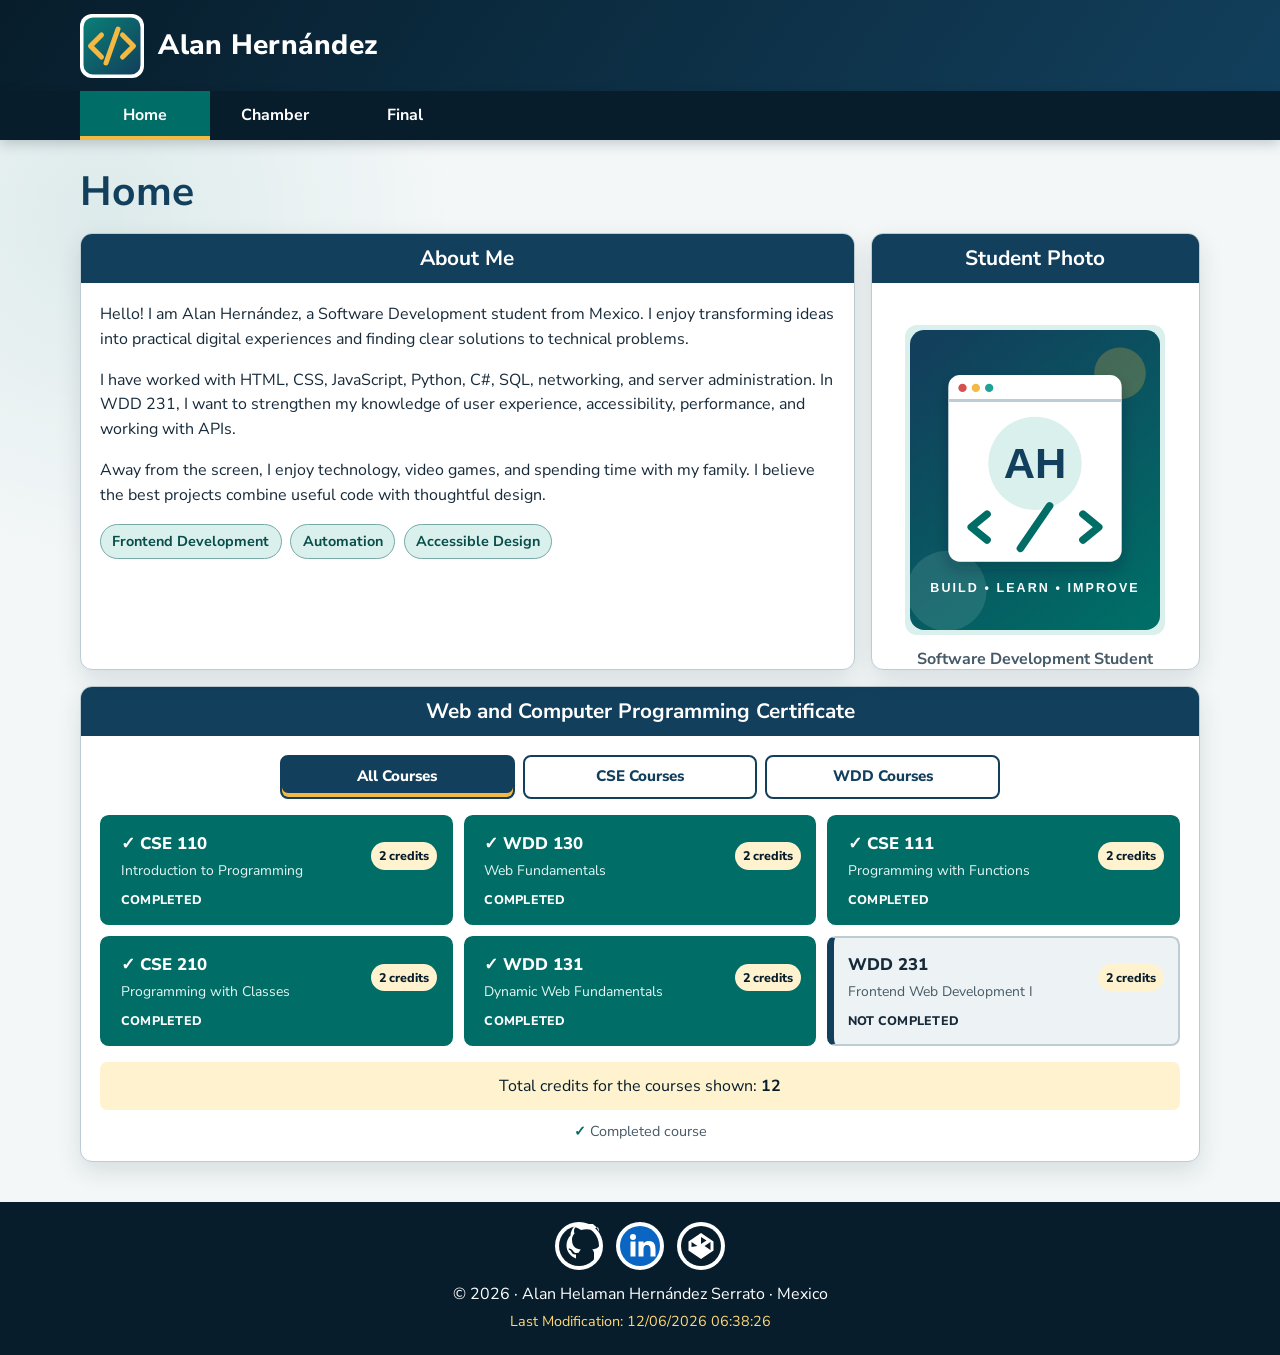
==== index.html @ d758ddef "first commit" ====
<!DOCTYPE html>
<html lang="en-US">
<head>
  <meta charset="UTF-8">
  <meta name="viewport" content="width=device-width, initial-scale=1.0">
  <title>WDD 231 | Course Home | Alan Helaman Hernández Serrato</title>
  <meta
    name="description"
    content="WDD 231 course home page for Alan Helaman Hernández Serrato featuring a personal introduction, responsive navigation, and a filterable Web and Computer Programming certificate course list."
  >
  <meta name="author" content="Alan Helaman Hernández Serrato">

  <link rel="icon" href="images/code-logo.svg" type="image/svg+xml">
  <link rel="preconnect" href="https://fonts.googleapis.com">
  <link rel="preconnect" href="https://fonts.gstatic.com" crossorigin>
  <link
    href="https://fonts.googleapis.com/css2?family=Nunito+Sans:opsz,wght@6..12,400;6..12,600;6..12,700;6..12,800&amp;display=swap"
    rel="stylesheet"
  >
  <link rel="stylesheet" href="styles/small.css">
  <link rel="stylesheet" href="styles/larger.css">

  <script src="scripts/navigation.js" defer></script>
  <script src="scripts/date.js" defer></script>
  <script src="scripts/course.js" defer></script>
</head>

<body>
  <a class="skip-link" href="#main-content">Skip to main content</a>

  <header>
    <a class="brand-mark" href="index.html" aria-label="WDD 231 course home">
      <img src="images/code-logo.svg" alt="" width="64" height="64">
    </a>
    <span>Alan Hernández</span>
    <button
      id="menu-button"
      type="button"
      aria-label="Open navigation menu"
      aria-expanded="false"
      aria-controls="primary-navigation"
    >
      <span></span>
      <span></span>
      <span></span>
    </button>
  </header>

  <nav id="primary-navigation" aria-label="Primary navigation">
    <a class="active" href="index.html" aria-current="page">Home</a>
    <a href="chamber/index.html">Chamber</a>
    <a href="final/index.html">Final</a>
  </nav>

  <main id="main-content">
    <h1>Home</h1>

    <div class="top-layout">
      <section class="panel about-card" aria-labelledby="about-heading">
        <h2 id="about-heading">About Me</h2>
        <div class="panel-content">
          <p>
            Hello! I am Alan Hernández, a Software Development student from Mexico. I enjoy
            transforming ideas into practical digital experiences and finding clear solutions to
            technical problems.
          </p>
          <p>
            I have worked with HTML, CSS, JavaScript, Python, C#, SQL, networking, and server
            administration. In WDD 231, I want to strengthen my knowledge of user experience,
            accessibility, performance, and working with APIs.
          </p>
          <p>
            Away from the screen, I enjoy technology, video games, and spending time with my
            family. I believe the best projects combine useful code with thoughtful design.
          </p>
          <ul class="interest-list" aria-label="Areas of interest">
            <li>Frontend Development</li>
            <li>Automation</li>
            <li>Accessible Design</li>
          </ul>
        </div>
      </section>

      <section class="panel photo-card" aria-labelledby="photo-heading">
        <h2 id="photo-heading">Student Photo</h2>
        <div class="panel-content photo-content">
          <img
            src="images/alan-profile.svg"
            alt="Illustrated profile card for Alan Hernández"
            width="600"
            height="720"
          >
          <p>Software Development Student</p>
        </div>
      </section>
    </div>

    <section class="panel certificate-card" aria-labelledby="certificate-heading">
      <h2 id="certificate-heading">Web and Computer Programming Certificate</h2>
      <div class="panel-content">
        <div class="course-filters" role="group" aria-label="Filter courses by subject">
          <button class="active" type="button" data-filter="all" aria-pressed="true">All Courses</button>
          <button type="button" data-filter="CSE" aria-pressed="false">CSE Courses</button>
          <button type="button" data-filter="WDD" aria-pressed="false">WDD Courses</button>
        </div>

        <div id="course-list" class="course-grid" aria-live="polite"></div>

        <p class="credit-total" aria-live="polite">
          Total credits for the courses shown: <strong id="total-credits">0</strong>
        </p>
        <p class="course-legend"><span aria-hidden="true">✓</span> Completed course</p>
      </div>
    </section>
  </main>

  <footer>
    <div class="social-links">
      <a href="https://github.com/" target="_blank" rel="noopener noreferrer" aria-label="GitHub profile">
        <img src="images/github.svg" alt="" width="44" height="44">
      </a>
      <a href="https://www.linkedin.com/" target="_blank" rel="noopener noreferrer" aria-label="LinkedIn profile">
        <img src="images/linkedin.svg" alt="" width="44" height="44">
      </a>
      <a href="https://codepen.io/" target="_blank" rel="noopener noreferrer" aria-label="CodePen profile">
        <img src="images/codepen.svg" alt="" width="44" height="44">
      </a>
    </div>
    <p>&copy; <span id="currentyear"></span> · Alan Helaman Hernández Serrato · Mexico</p>
    <p id="lastModified"></p>
  </footer>
</body>
</html>
---- styles/small.css ----
:root {
  --navy-950: #071d2b;
  --navy-800: #123f5c;
  --teal-700: #006d66;
  --teal-100: #d9f0ed;
  --gold-400: #f4b942;
  --gold-100: #fff3cf;
  --ink: #172a3a;
  --muted: #465a67;
  --line: #bdcbd2;
  --surface: #ffffff;
  --page: #f3f7f8;
  --shadow: 0 9px 24px rgb(7 29 43 / 12%);
}

* {
  box-sizing: border-box;
}

html {
  scroll-behavior: smooth;
}

body {
  min-width: 320px;
  min-height: 100vh;
  margin: 0;
  overflow-x: hidden;
  display: grid;
  grid-template-rows: auto auto 1fr auto;
  color: var(--ink);
  background:
    radial-gradient(circle at 8% 16%, rgb(0 109 102 / 9%), transparent 22rem),
    var(--page);
  font-family: "Nunito Sans", Arial, sans-serif;
  font-size: 1rem;
  line-height: 1.55;
}

img {
  display: block;
  max-width: 100%;
  height: auto;
}

button,
a {
  font: inherit;
}

a:focus-visible,
button:focus-visible {
  outline: 3px solid var(--gold-400);
  outline-offset: 3px;
}

.skip-link {
  position: fixed;
  top: 0.7rem;
  left: 0.7rem;
  z-index: 20;
  padding: 0.55rem 0.85rem;
  border-radius: 0.35rem;
  color: var(--navy-950);
  background: var(--gold-400);
  font-weight: 800;
  transform: translateY(-180%);
  transition: transform 160ms ease;
}

.skip-link:focus {
  transform: translateY(0);
}

header {
  padding: 0.75rem;
  display: grid;
  grid-template-columns: 56px minmax(0, 1fr) 46px;
  gap: 0.7rem;
  align-items: center;
  color: var(--surface);
  background: linear-gradient(125deg, var(--navy-950), var(--navy-800));
}

.brand-mark {
  display: block;
  width: 56px;
  border-radius: 0.7rem;
}

.brand-mark img {
  width: 56px;
}

header > span {
  min-width: 0;
  overflow-wrap: anywhere;
  font-size: clamp(1.15rem, 6vw, 1.7rem);
  font-weight: 800;
  letter-spacing: 0.01em;
}

#menu-button {
  width: 46px;
  height: 46px;
  padding: 0.6rem;
  display: grid;
  align-content: center;
  gap: 6px;
  border: 2px solid rgb(255 255 255 / 70%);
  border-radius: 0.45rem;
  color: var(--surface);
  background: transparent;
  cursor: pointer;
}

#menu-button span {
  width: 100%;
  height: 3px;
  border-radius: 2px;
  background: currentColor;
  transform-origin: center;
  transition: transform 160ms ease, opacity 160ms ease;
}

#menu-button.open span:nth-child(1) {
  transform: translateY(9px) rotate(45deg);
}

#menu-button.open span:nth-child(2) {
  opacity: 0;
}

#menu-button.open span:nth-child(3) {
  transform: translateY(-9px) rotate(-45deg);
}

#primary-navigation {
  display: none;
  flex-direction: column;
  background: var(--navy-950);
  box-shadow: 0 4px 12px rgb(7 29 43 / 20%);
}

#primary-navigation.open {
  display: flex;
}

#primary-navigation a {
  padding: 0.85rem 1rem;
  border-left: 5px solid transparent;
  color: var(--surface);
  font-weight: 700;
  text-decoration: none;
  transition: color 150ms ease, background-color 150ms ease, box-shadow 150ms ease;
}

#primary-navigation a + a {
  border-top: 1px solid rgb(255 255 255 / 16%);
}

#primary-navigation a:hover {
  color: var(--navy-950);
  background: var(--gold-400);
}

#primary-navigation a.active {
  border-left-color: var(--gold-400);
  background: var(--teal-700);
}

#primary-navigation a.active:hover {
  color: var(--navy-950);
  background: var(--gold-400);
}

main {
  width: calc(100% - 1rem);
  max-width: 1120px;
  margin: 0 auto;
  padding: 1.25rem 0 2.5rem;
}

h1,
h2 {
  line-height: 1.2;
}

h1 {
  margin: 0 0 1rem;
  color: var(--navy-800);
  font-size: clamp(1.8rem, 8vw, 2.55rem);
}

.top-layout {
  display: grid;
  gap: 1rem;
}

.panel {
  overflow: hidden;
  border: 1px solid var(--line);
  border-radius: 0.75rem;
  background: var(--surface);
  box-shadow: var(--shadow);
}

.panel h2 {
  margin: 0;
  padding: 0.75rem 1rem;
  color: var(--surface);
  background: var(--navy-800);
  font-size: clamp(1.05rem, 5vw, 1.3rem);
  text-align: center;
}

.panel-content {
  padding: 1rem;
}

.about-card p:first-child {
  margin-top: 0;
}

.about-card p:last-of-type {
  margin-bottom: 1rem;
}

.interest-list {
  margin: 0;
  padding: 0;
  display: flex;
  flex-wrap: wrap;
  gap: 0.55rem;
  list-style: none;
}

.interest-list li {
  padding: 0.35rem 0.7rem;
  border: 1px solid #77aaa6;
  border-radius: 999px;
  color: #084d49;
  background: var(--teal-100);
  font-size: 0.9rem;
  font-weight: 700;
}

.photo-content {
  display: grid;
  justify-items: center;
  gap: 0.8rem;
}

.photo-content img {
  width: min(100%, 260px);
  border: 5px solid var(--teal-100);
  border-radius: 0.75rem;
  background: var(--teal-100);
}

.photo-content p {
  margin: 0;
  color: var(--muted);
  font-weight: 700;
  text-align: center;
}

.certificate-card {
  margin-top: 1rem;
}

.course-filters {
  display: grid;
  grid-template-columns: repeat(3, minmax(0, 1fr));
  gap: 0.5rem;
}

.course-filters button {
  min-height: 44px;
  padding: 0.55rem 0.35rem;
  border: 2px solid var(--navy-800);
  border-radius: 0.5rem;
  color: var(--navy-800);
  background: var(--surface);
  font-size: clamp(0.78rem, 3.6vw, 0.95rem);
  font-weight: 800;
  line-height: 1.15;
  cursor: pointer;
  transition: color 150ms ease, background-color 150ms ease, box-shadow 150ms ease;
}

.course-filters button:hover {
  color: var(--navy-950);
  background: var(--gold-400);
}

.course-filters button.active {
  color: var(--surface);
  background: var(--navy-800);
  box-shadow: inset 0 -4px 0 var(--gold-400);
}

.course-grid {
  margin-top: 1rem;
  display: grid;
  gap: 0.7rem;
}

.course-card {
  min-width: 0;
  padding: 0.85rem;
  display: grid;
  grid-template-columns: 1fr auto;
  gap: 0.2rem 0.75rem;
  align-items: center;
  border: 2px solid var(--line);
  border-left: 7px solid var(--navy-800);
  border-radius: 0.55rem;
  color: var(--ink);
  background: #edf2f4;
}

.course-card.completed {
  border-color: var(--teal-700);
  color: var(--surface);
  background: var(--teal-700);
}

.course-code {
  font-size: 1.05rem;
  font-weight: 800;
}

.course-title {
  min-width: 0;
  overflow-wrap: anywhere;
  grid-column: 1;
  color: var(--muted);
  font-size: 0.87rem;
}

.completed .course-title {
  color: #e4f7f5;
}

.course-credits {
  grid-column: 2;
  grid-row: 1 / 3;
  padding: 0.25rem 0.5rem;
  border-radius: 999px;
  color: var(--navy-950);
  background: var(--gold-100);
  font-size: 0.78rem;
  font-weight: 800;
  white-space: nowrap;
}

.course-status {
  grid-column: 1 / -1;
  margin-top: 0.35rem;
  font-size: 0.78rem;
  font-weight: 800;
  letter-spacing: 0.02em;
  text-transform: uppercase;
}

.credit-total {
  margin: 1rem 0 0;
  padding: 0.7rem;
  border-radius: 0.45rem;
  color: var(--navy-950);
  background: var(--gold-100);
  text-align: center;
}

.course-legend {
  margin: 0.65rem 0 0;
  color: var(--muted);
  font-size: 0.9rem;
  text-align: center;
}

.course-legend span {
  color: var(--teal-700);
  font-weight: 800;
}

footer {
  padding: 1.1rem 0.75rem;
  color: var(--surface);
  background: var(--navy-950);
  text-align: center;
}

.social-links {
  margin-bottom: 0.7rem;
  display: flex;
  justify-content: center;
  gap: 0.8rem;
}

.social-links a {
  width: 48px;
  height: 48px;
  display: grid;
  place-items: center;
  border-radius: 50%;
  background: var(--surface);
  transition: background-color 150ms ease, box-shadow 150ms ease;
}

.social-links a:hover {
  background: var(--gold-400);
  box-shadow: 0 0 0 3px var(--gold-400);
}

.social-links img {
  width: 44px;
}

footer p {
  margin: 0.2rem 0;
}

#lastModified {
  color: #ffd878;
  font-size: 0.9rem;
}

@media (prefers-reduced-motion: reduce) {
  *,
  *::before,
  *::after {
    scroll-behavior: auto !important;
    transition-duration: 0.01ms !important;
  }
}
---- styles/larger.css ----
@media (min-width: 700px) {
  header {
    padding: 0.85rem max(1rem, calc((100% - 1120px) / 2));
    grid-template-columns: 64px 1fr;
    gap: 0.9rem;
  }

  .brand-mark,
  .brand-mark img {
    width: 64px;
  }

  header > span {
    font-size: 1.75rem;
  }

  #menu-button {
    display: none;
  }

  #primary-navigation,
  #primary-navigation.open {
    padding: 0 max(1rem, calc((100% - 1120px) / 2));
    display: flex;
    flex-direction: row;
    justify-content: flex-start;
  }

  #primary-navigation a {
    min-width: 130px;
    padding: 0.75rem 1.35rem;
    border-left: 0;
    text-align: center;
  }

  #primary-navigation a + a {
    border-top: 0;
  }

  #primary-navigation a.active {
    box-shadow: inset 0 -4px 0 var(--gold-400);
  }

  main {
    width: calc(100% - 2rem);
    padding-top: 1.75rem;
  }

  .top-layout {
    grid-template-columns: minmax(0, 2fr) minmax(260px, 0.85fr);
    align-items: stretch;
  }

  .photo-content {
    height: calc(100% - 0.25rem);
    align-content: center;
  }

  .course-grid {
    grid-template-columns: repeat(3, minmax(0, 1fr));
  }

  footer {
    padding-block: 1.25rem;
  }
}

@media (min-width: 1000px) {
  .panel-content {
    padding: 1.2rem;
  }

  .course-filters {
    max-width: 720px;
    margin-inline: auto;
  }
}
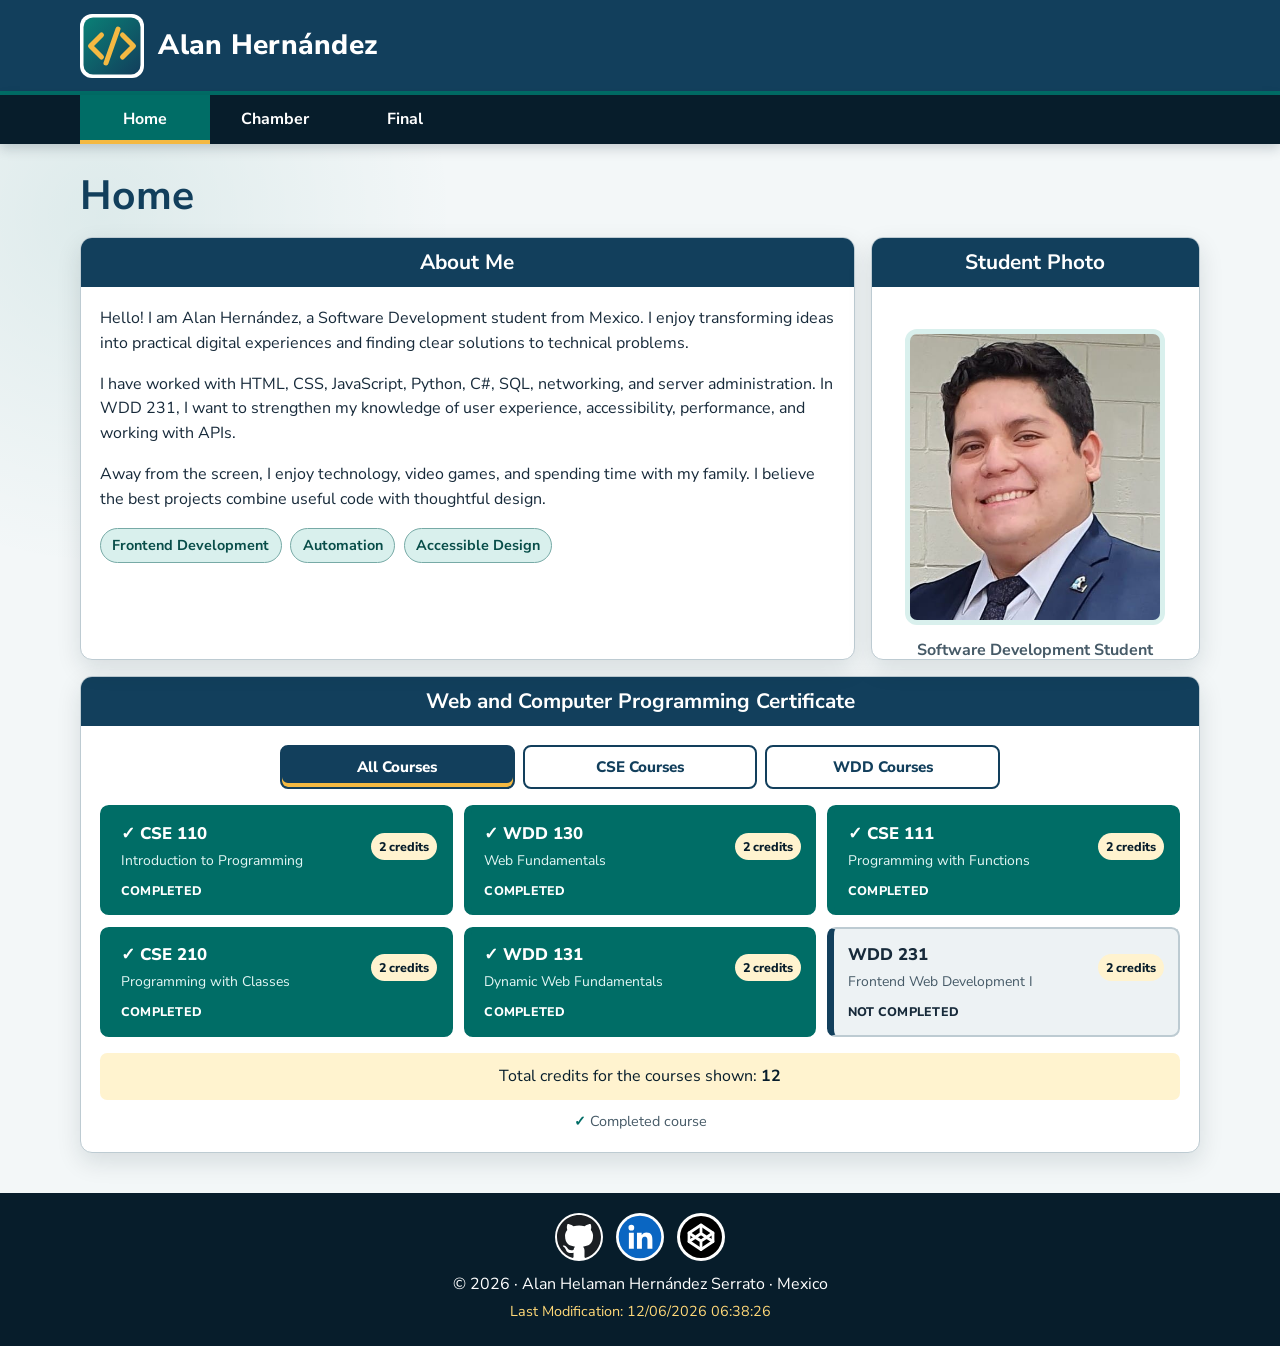
==== commit cda1d573: "second commit" ====
--- a/index.html
+++ b/index.html
@@ -6,7 +6,7 @@
   <title>WDD 231 | Course Home | Alan Helaman Hernández Serrato</title>
   <meta
     name="description"
-    content="WDD 231 course home page for Alan Helaman Hernández Serrato featuring a personal introduction, responsive navigation, and a filterable Web and Computer Programming certificate course list."
+    content="WDD 231 course home page for Alan Helaman Hernández Serrato with responsive navigation and a filterable Web and Computer Programming course list."
   >
   <meta name="author" content="Alan Helaman Hernández Serrato">
 
@@ -116,7 +116,7 @@
 
   <footer>
     <div class="social-links">
-      <a href="https://github.com/" target="_blank" rel="noopener noreferrer" aria-label="GitHub profile">
+      <a href="https://github.com/ahhs25/wdd231" target="_blank" rel="noopener noreferrer" aria-label="WDD 231 repository on GitHub">
         <img src="images/github.svg" alt="" width="44" height="44">
       </a>
       <a href="https://www.linkedin.com/" target="_blank" rel="noopener noreferrer" aria-label="LinkedIn profile">
--- a/styles/small.css
+++ b/styles/small.css
@@ -79,7 +79,8 @@
   gap: 0.7rem;
   align-items: center;
   color: var(--surface);
-  background: linear-gradient(125deg, var(--navy-950), var(--navy-800));
+  background: var(--navy-800);
+  border-bottom: 4px solid var(--teal-700);
 }
 
 .brand-mark {
@@ -95,6 +96,8 @@
 header > span {
   min-width: 0;
   overflow-wrap: anywhere;
+  color: var(--surface);
+  background-color: var(--navy-800);
   font-size: clamp(1.15rem, 6vw, 1.7rem);
   font-weight: 800;
   letter-spacing: 0.01em;
@@ -422,16 +425,26 @@
   margin: 0.2rem 0;
 }
 
+#currentyear {
+  color: var(--surface);
+  background-color: var(--navy-950);
+}
+
 #lastModified {
   color: #ffd878;
   font-size: 0.9rem;
 }
 
 @media (prefers-reduced-motion: reduce) {
-  *,
-  *::before,
-  *::after {
-    scroll-behavior: auto !important;
-    transition-duration: 0.01ms !important;
+  html {
+    scroll-behavior: auto;
   }
-}
+
+  .skip-link,
+  #menu-button span,
+  #primary-navigation a,
+  .course-filters button,
+  .social-links a {
+    transition: none;
+  }
+}
